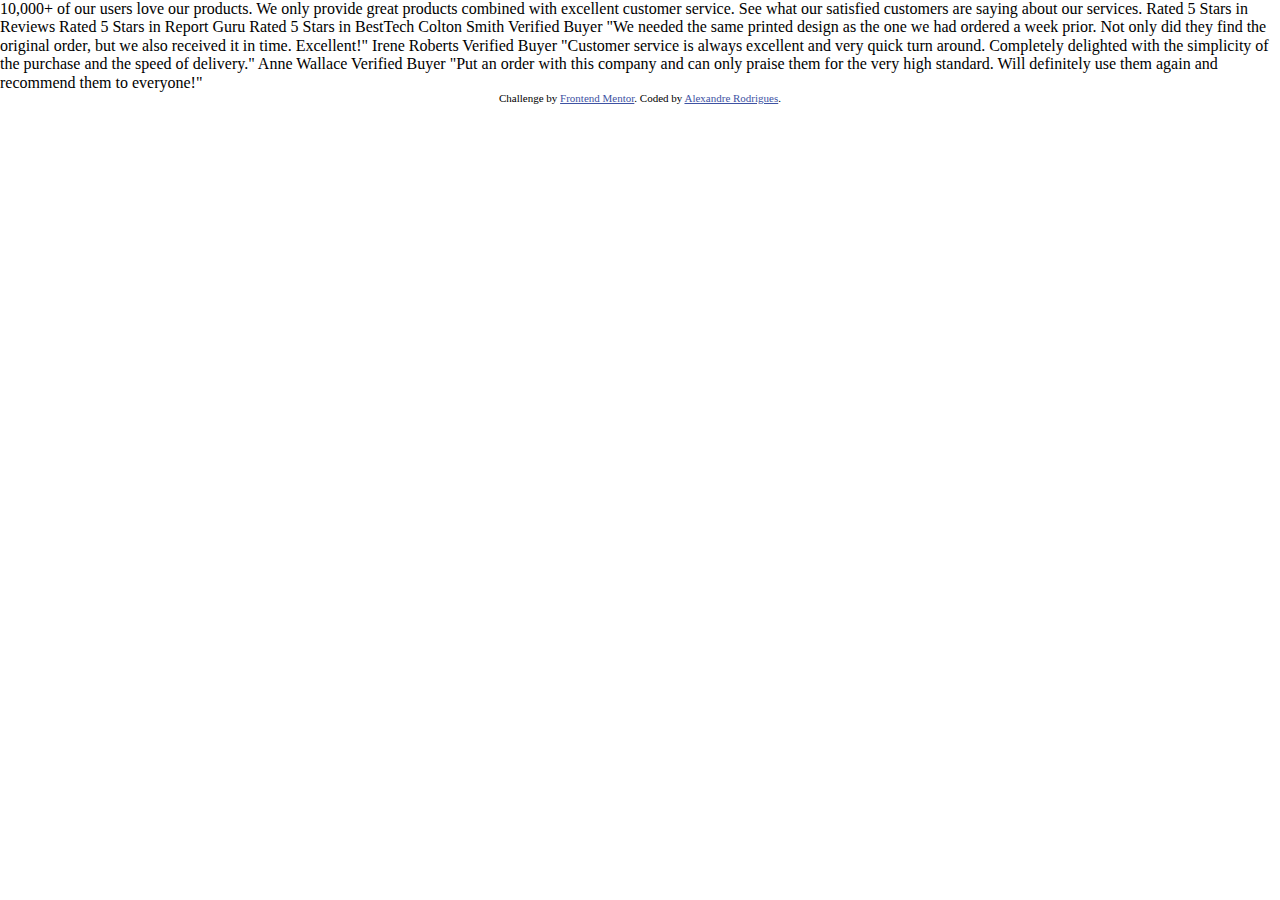
==== grupo1-projeto1/index.html @ bad446c5 "Initial commit" ====
<!DOCTYPE html>
<html lang="en">
  <head>
    <meta charset="UTF-8" />
    <meta name="viewport" content="width=device-width, initial-scale=1.0" />

    <link
      rel="icon"
      type="image/png"
      sizes="32x32"
      href="./images/favicon-32x32.png"
    />

    <link rel="stylesheet" href="normalize.css">            
    <link rel="stylesheet" href="styles.css">            

    <title>Frontend Mentor | Social proof section</title>

   
  </head>
  <body>
    10,000+ of our users love our products.

    We only provide great products combined with excellent customer service.
    See what our satisfied customers are saying about our services.
    
    Rated 5 Stars in Reviews
    Rated 5 Stars in Report Guru
    Rated 5 Stars in BestTech
    
    Colton Smith 
    Verified Buyer
    "We needed the same printed design as the one we had ordered a week prior.
    Not only did they find the original order, but we also received it in time.
    Excellent!"
    
    Irene Roberts 
    Verified Buyer
    "Customer service is always excellent and very quick turn around. Completely
    delighted with the simplicity of the purchase and the speed of delivery."
    
    Anne Wallace 
    Verified Buyer
    "Put an order with this company and can only praise them for the very high
    standard. Will definitely use them again and recommend them to everyone!"

    <div class="attribution">
      Challenge by
      <a href="https://www.frontendmentor.io/challenges/social-proof-section-6e0qTv_bA/hub/social-proof-section-d_MZOvCxb" target="_blank"
        >Frontend Mentor</a
      >. Coded by <a href="https://github.com/alehRodrigues" target="_blank">Alexandre Rodrigues</a>.
    </div>
  </body>
</html>
---- grupo1-projeto1/styles.css ----
@import url('https://fonts.googleapis.com/css2?family=Spartan:wght@400;500;700&display=swap');

*{
    padding:0;
    margin: 0;
    box-sizing: border-box;
}

.attribution {
    font-size: 11px;
    text-align: center;
  }
.attribution a {
    color: hsl(228, 45%, 44%);
  }
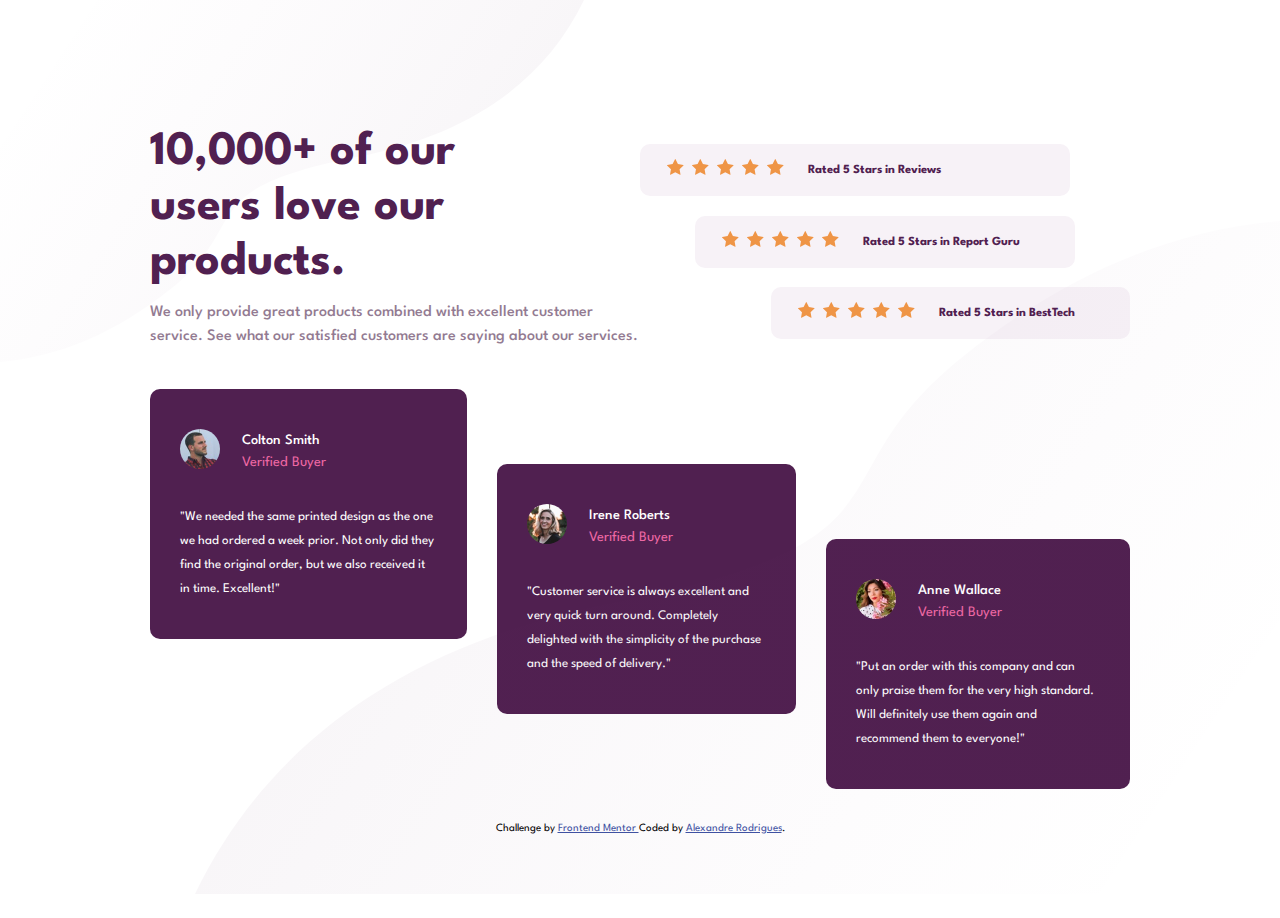
==== commit 9ff7feb1: "Terminado projeto" ====
--- a/grupo1-projeto1/index.html
+++ b/grupo1-projeto1/index.html
@@ -18,37 +18,119 @@
 
    
   </head>
+
   <body>
-    10,000+ of our users love our products.
 
-    We only provide great products combined with excellent customer service.
-    See what our satisfied customers are saying about our services.
+    <div class="pattern-top"><img src="images/bg-pattern-top-mobile.svg"></div>
+    <div class="pattern-top-desktop"><img src="images/bg-pattern-top-desktop.svg"></div>
+
+    <div class="desktop-page-reviews">
+      <div class="desktop-page">
+        <h1 class="page-header">10,000+ of our users love our products.</h1>
     
-    Rated 5 Stars in Reviews
-    Rated 5 Stars in Report Guru
-    Rated 5 Stars in BestTech
+        <p class="page-description">
+          We only provide great products combined with excellent customer service.
+          See what our satisfied customers are saying about our services.
+        </p>
+      </div>
+  
+      <div class="reviews-desktop">
+        <div class="review-container">
+          <div class="stars">
+            <img src="images/icon-star.svg" alt="star">
+            <img src="images/icon-star.svg" alt="star">
+            <img src="images/icon-star.svg" alt="star">
+            <img src="images/icon-star.svg" alt="star">
+            <img src="images/icon-star.svg" alt="star">
+          </div>
+          <div class="reviewer">
+            <span class="reviewer-text">Rated 5 Stars in Reviews</span>
+          </div>
+        </div>
     
-    Colton Smith 
-    Verified Buyer
-    "We needed the same printed design as the one we had ordered a week prior.
-    Not only did they find the original order, but we also received it in time.
-    Excellent!"
+        <div class="review-container" id="second-review">
+          <div class="stars">
+            <img src="images/icon-star.svg" alt="star">
+            <img src="images/icon-star.svg" alt="star">
+            <img src="images/icon-star.svg" alt="star">
+            <img src="images/icon-star.svg" alt="star">
+            <img src="images/icon-star.svg" alt="star">
+          </div>
+          <div class="reviewer">
+            <span class="reviewer-text">Rated 5 Stars in Report Guru</span>
+          </div>
+        </div>
     
-    Irene Roberts 
-    Verified Buyer
-    "Customer service is always excellent and very quick turn around. Completely
-    delighted with the simplicity of the purchase and the speed of delivery."
+        <div class="review-container" id="third-review">
+          <div class="stars">
+            <img src="images/icon-star.svg" alt="star">
+            <img src="images/icon-star.svg" alt="star">
+            <img src="images/icon-star.svg" alt="star">
+            <img src="images/icon-star.svg" alt="star">
+            <img src="images/icon-star.svg" alt="star">
+          </div>
+          <div class="reviewer">
+            <span class="reviewer-text">Rated 5 Stars in BestTech</span>
+          </div>
+        </div>
+      </div>
+    </div>
     
-    Anne Wallace 
-    Verified Buyer
-    "Put an order with this company and can only praise them for the very high
-    standard. Will definitely use them again and recommend them to everyone!"
+    <div class="desktop-testimonials">
+      <div class="testimonial-card">
+        <div class="author">
+          <div class="author-pic"><img src="images/image-colton.jpg" alt="colton"></div>
+          <div class="author-info">
+            <div class="author-name"> Colton Smith </div>
+            <div class="author-verify">Verified Buyer</div>
+          </div>
+        </div>
+        <div class="testimonial-text">
+          <span>"We needed the same printed design as the one we had ordered a week prior.
+            Not only did they find the original order, but we also received it in time.
+            Excellent!"</span>
+        </div>
+      </div>
+      <div class="testimonial-card" id="mid-card">
+        <div class="author">
+          <div class="author-pic"><img src="images/image-irene.jpg" alt="irene"></div>
+          <div class="author-info">
+            <div class="author-name"> Irene Roberts </div>
+            <div class="author-verify">Verified Buyer</div>
+          </div>
+        </div>
+        <div class="testimonial-text">
+          <span>"Customer service is always excellent and very quick turn around. Completely
+            delighted with the simplicity of the purchase and the speed of delivery."</span>
+        </div>
+      </div>
+      <div class="testimonial-card" id="last-card">
+        <div class="author">
+          <div class="author-pic"><img src="images/image-anne.jpg" alt="anne"></div>
+          <div class="author-info">
+            <div class="author-name"> Anne Wallace </div>
+            <div class="author-verify">Verified Buyer</div>
+          </div>
+        </div>
+        <div class="testimonial-text">
+          <span>"Put an order with this company and can only praise them for the very high
+            standard. Will definitely use them again and recommend them to everyone!"</span>
+        </div>
+      </div>
+    </div>
 
     <div class="attribution">
+
       Challenge by
       <a href="https://www.frontendmentor.io/challenges/social-proof-section-6e0qTv_bA/hub/social-proof-section-d_MZOvCxb" target="_blank"
-        >Frontend Mentor</a
-      >. Coded by <a href="https://github.com/alehRodrigues" target="_blank">Alexandre Rodrigues</a>.
+        >Frontend Mentor
+      </a>
+       Coded by 
+       <a href="https://github.com/alehRodrigues" target="_blank">Alexandre Rodrigues</a>.
     </div>
+
+    <div class="pattern-bottom"><img src="images/bg-pattern-bottom-mobile.svg" ></div>
+    <div class="pattern-bottom-desktop"><img src="images/bg-pattern-bottom-desktop.svg" ></div>
+
   </body>
 </html>
--- a/grupo1-projeto1/styles.css
+++ b/grupo1-projeto1/styles.css
@@ -1,16 +1,252 @@
-@import url('https://fonts.googleapis.com/css2?family=Spartan:wght@400;500;700&display=swap');
-
-*{
-    padding:0;
+@import url("https://fonts.googleapis.com/css2?family=Spartan:wght@400;500;700&display=swap");
+
+:root {
+  --very-dark-magenta: hsl(300, 43%, 22%);
+  --soft-pink: hsl(333, 80%, 67%);
+  --dark--grayish--magenta: hsl(303, 10%, 53%);
+  --light-grayish-magenta: hsl(300, 24%, 96%);
+
+  font-family: "Spartan", sans-serif;
+}
+
+* {
+  padding: 0;
+  margin: 0;
+  box-sizing: border-box;
+}
+
+body {
+  max-width: 374px;
+  margin: 0 auto;
+}
+
+.pattern-top {
+  position: absolute;
+  top: 0;
+  left: 0;
+}
+
+.pattern-top-desktop {
+  display: none;
+}
+
+.page-header {
+  text-align: center;
+  font-size: 2rem;
+  color: var(--very-dark-magenta);
+  margin: 80px 30px 0 30px;
+}
+
+.page-description {
+  text-align: center;
+  font-size: 0.9rem;
+  font-weight: 500;
+  color: var(--dark--grayish--magenta);
+  line-height: 1.5rem;
+  margin: 20px 22px 0 22px;
+}
+
+.review-container {
+  margin: 30px 22px 0 22px;
+  padding: 15px;
+  background-color: var(--light-grayish-magenta);
+  border-radius: 10px;
+  text-align: center;
+}
+
+.stars {
+  text-align: center;
+}
+
+.stars img {
+  margin: 0 2px;
+}
+
+.reviewer {
+  margin-top: 10px;
+}
+
+.reviewer-text {
+  color: var(--very-dark-magenta);
+  font-size: 0.8rem;
+  font-weight: bold;
+}
+
+.testimonial-card {
+  margin: 30px 22px;
+  background-color: var(--very-dark-magenta);
+  padding: 40px 30px;
+  border-radius: 10px;
+}
+
+.author {
+  display: flex;
+  margin-bottom: 30px;
+}
+
+.author-pic {
+  max-width: 50px;
+}
+
+.author-pic img {
+  border-radius: 50px;
+  width: 40px;
+}
+
+.author-info {
+  margin-left: 22px;
+}
+
+.author-name {
+  font-size: 0.9rem;
+  font-weight: 500;
+  color: white;
+  line-height: 1.5rem;
+}
+
+.author-verify {
+  font-size: 0.9rem;
+  color: var(--soft-pink);
+  font-weight: 400;
+  line-height: 1.2rem;
+}
+
+.testimonial-text {
+  font-size: 0.82rem;
+  color: white;
+  line-height: 1.5rem;
+  font-weight: 400;
+}
+
+.attribution {
+  font-size: 11px;
+  text-align: center;
+  margin: 30px 80px;
+  line-height: 1.2rem;
+}
+
+.attribution a {
+  color: hsl(228, 45%, 44%);
+}
+
+.pattern-bottom {
+  position: absolute;
+  bottom: 0;
+  left: 0;
+}
+
+.pattern-bottom-desktop {
+  display: none;
+}
+
+@media (min-width: 900px) {
+  .pattern-top-desktop {
+    display: block;
+    position: absolute;
+    top: 0;
+    left: 0;
+  }
+
+  .pattern-top {
+    display: none;
+  }
+
+  body {
+    max-width: 100%;
+    margin: 125px 150px 80px 150px;
+  }
+
+  .desktop-page-reviews {
+    display: flex;
+    justify-content: space-between;
+  }
+
+  .page-header {
+    font-size: 3rem;
+    color: var(--very-dark-magenta);
     margin: 0;
-    box-sizing: border-box;
-}
-
-.attribution {
-    font-size: 11px;
-    text-align: center;
-  }
-.attribution a {
-    color: hsl(228, 45%, 44%);
-  }
-
+    text-align: left;
+    max-width: 400px;
+  }
+
+  .page-description {
+    text-align: left;
+    font-size: 1rem;
+    font-weight: 500;
+    color: var(--dark--grayish--magenta);
+    line-height: 1.5rem;
+    margin: 10px 0;
+    max-width: 500px;
+  }
+
+  .reviews-desktop {
+    display: flex;
+    flex-direction: column;
+    justify-content: space-evenly;
+    width: 500px;
+  }
+
+  .review-container {
+    margin: 0;
+    padding: 15px 25px;
+    background-color: var(--light-grayish-magenta);
+    border-radius: 10px;
+    display: flex;
+    justify-content: flex-start;
+    align-items: center;
+    max-width:430px;
+  }
+
+  #second-review{
+      align-self: center;
+  }
+
+  #third-review{
+      align-self: flex-end;
+  }
+  
+  .reviewer {
+    margin-top: 0;
+    margin-left: 22px;
+    margin-right: 30px
+  }
+
+  .reviewer-text {
+    color: var(--very-dark-magenta);
+    font-size: 0.78rem;
+    font-weight: bold;
+  }
+
+  .desktop-testimonials{
+    display: inline-flex;
+    height: 400px;
+    justify-content:space-between;
+    margin-top:30px;
+    gap: 30px;
+  }
+
+  .testimonial-card{
+      height: 250px;
+      margin:0;
+  }
+
+  #mid-card{
+      align-self:center;
+  }
+
+  #last-card{
+      align-self: flex-end;
+  }
+
+
+  .pattern-bottom-desktop {
+      display: block;
+      position: absolute;
+      bottom: 0;
+      right: 0;
+  }
+
+  .pattern-bottom {
+    display: none;
+  }
+}
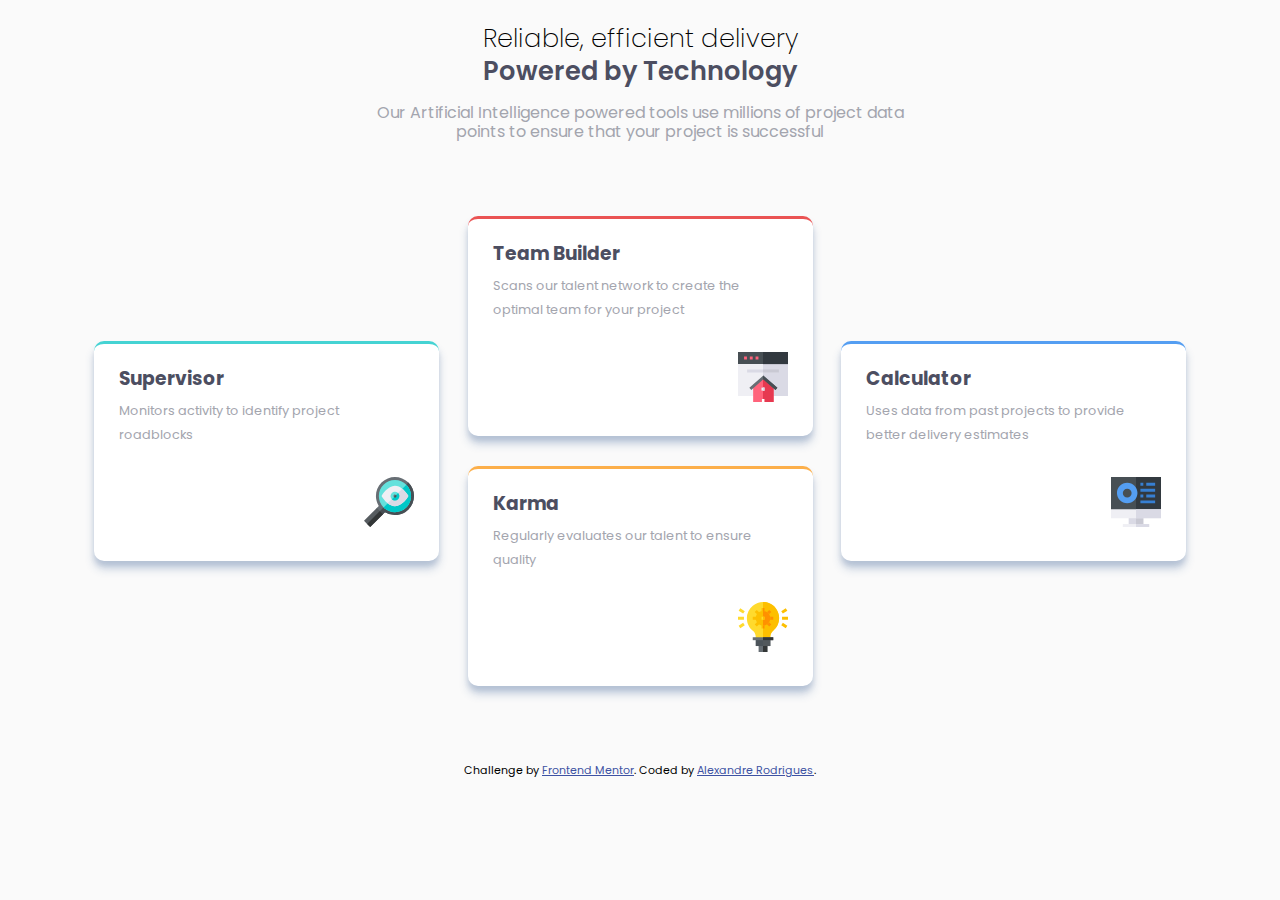
==== commit 0f35cd31: "Entrega projeto 1 grupo 2" ====
--- a/grupo1-projeto1/index.html
+++ b/grupo1-projeto1/index.html
@@ -3,6 +3,8 @@
   <head>
     <meta charset="UTF-8" />
     <meta name="viewport" content="width=device-width, initial-scale=1.0" />
+    <link rel="stylesheet" href="normalize.css" />
+    <link rel="stylesheet" href="styles.css" />
 
     <link
       rel="icon"
@@ -11,126 +13,94 @@
       href="./images/favicon-32x32.png"
     />
 
-    <link rel="stylesheet" href="normalize.css">            
-    <link rel="stylesheet" href="styles.css">            
+    <title>Frontend Mentor | Four card feature section</title>
+  </head>
+  <body>
+    <div class="container">
+      <div class="title">
+        <h2>Reliable, efficient delivery</h2>
+        <h1>Powered by Technology</h1>
+      </div>
 
-    <title>Frontend Mentor | Social proof section</title>
+      <div class="description">
+        <span>
+          Our Artificial Intelligence powered tools use millions of project data
+          points to ensure that your project is successful
+        </span>
+      </div>
 
-   
-  </head>
+      <div class="cards-collection">
 
-  <body>
-
-    <div class="pattern-top"><img src="images/bg-pattern-top-mobile.svg"></div>
-    <div class="pattern-top-desktop"><img src="images/bg-pattern-top-desktop.svg"></div>
-
-    <div class="desktop-page-reviews">
-      <div class="desktop-page">
-        <h1 class="page-header">10,000+ of our users love our products.</h1>
-    
-        <p class="page-description">
-          We only provide great products combined with excellent customer service.
-          See what our satisfied customers are saying about our services.
-        </p>
-      </div>
-  
-      <div class="reviews-desktop">
-        <div class="review-container">
-          <div class="stars">
-            <img src="images/icon-star.svg" alt="star">
-            <img src="images/icon-star.svg" alt="star">
-            <img src="images/icon-star.svg" alt="star">
-            <img src="images/icon-star.svg" alt="star">
-            <img src="images/icon-star.svg" alt="star">
+        <div class="card" id="greenCard">
+          <div class="card-title">
+            <h3>Supervisor</h3>
           </div>
-          <div class="reviewer">
-            <span class="reviewer-text">Rated 5 Stars in Reviews</span>
+          <div class="card-content">
+            <span>Monitors activity to identify project roadblocks</span>
+          </div>
+          <div class="card-icon">
+            <img src="images/icon-supervisor.svg" alt="supervisor" />
           </div>
         </div>
-    
-        <div class="review-container" id="second-review">
-          <div class="stars">
-            <img src="images/icon-star.svg" alt="star">
-            <img src="images/icon-star.svg" alt="star">
-            <img src="images/icon-star.svg" alt="star">
-            <img src="images/icon-star.svg" alt="star">
-            <img src="images/icon-star.svg" alt="star">
+
+        <div class="center-cards">
+          <div class="card" id="redCard">
+            <div class="card-title">
+              <h3>Team Builder</h3>
+            </div>
+            <div class="card-content">
+              <span
+                >Scans our talent network to create the optimal team for your
+                project</span
+              >
+            </div>
+            <div class="card-icon">
+              <img src="images/icon-team-builder.svg" alt="supervisor" />
+            </div>
           </div>
-          <div class="reviewer">
-            <span class="reviewer-text">Rated 5 Stars in Report Guru</span>
+  
+          <div class="card" id="yellowCard">
+            <div class="card-title">
+              <h3>Karma</h3>
+            </div>
+            <div class="card-content">
+              <span>Regularly evaluates our talent to ensure quality</span>
+            </div>
+            <div class="card-icon">
+              <img src="images/icon-karma.svg" alt="supervisor" />
+            </div>
           </div>
         </div>
-    
-        <div class="review-container" id="third-review">
-          <div class="stars">
-            <img src="images/icon-star.svg" alt="star">
-            <img src="images/icon-star.svg" alt="star">
-            <img src="images/icon-star.svg" alt="star">
-            <img src="images/icon-star.svg" alt="star">
-            <img src="images/icon-star.svg" alt="star">
+
+        <div class="card" id="blueCard">
+          <div class="card-title">
+            <h3>Calculator</h3>
           </div>
-          <div class="reviewer">
-            <span class="reviewer-text">Rated 5 Stars in BestTech</span>
+          <div class="card-content">
+            <span
+              >Uses data from past projects to provide better delivery
+              estimates</span
+            >
+          </div>
+          <div class="card-icon">
+            <img src="images/icon-calculator.svg" alt="supervisor" />
           </div>
         </div>
       </div>
+
+      <footer>
+        <p class="attribution">
+          Challenge by
+          <a
+            href="https://www.frontendmentor.io/challenges/four-card-feature-section-weK1eFYK"
+            target="_blank"
+            >Frontend Mentor</a
+          >. Coded by
+          <a href="https://github.com/alehRodrigues/frontendmentor-praticas"
+            >Alexandre Rodrigues</a
+          >.
+        </p>
+      </footer>
     </div>
-    
-    <div class="desktop-testimonials">
-      <div class="testimonial-card">
-        <div class="author">
-          <div class="author-pic"><img src="images/image-colton.jpg" alt="colton"></div>
-          <div class="author-info">
-            <div class="author-name"> Colton Smith </div>
-            <div class="author-verify">Verified Buyer</div>
-          </div>
-        </div>
-        <div class="testimonial-text">
-          <span>"We needed the same printed design as the one we had ordered a week prior.
-            Not only did they find the original order, but we also received it in time.
-            Excellent!"</span>
-        </div>
-      </div>
-      <div class="testimonial-card" id="mid-card">
-        <div class="author">
-          <div class="author-pic"><img src="images/image-irene.jpg" alt="irene"></div>
-          <div class="author-info">
-            <div class="author-name"> Irene Roberts </div>
-            <div class="author-verify">Verified Buyer</div>
-          </div>
-        </div>
-        <div class="testimonial-text">
-          <span>"Customer service is always excellent and very quick turn around. Completely
-            delighted with the simplicity of the purchase and the speed of delivery."</span>
-        </div>
-      </div>
-      <div class="testimonial-card" id="last-card">
-        <div class="author">
-          <div class="author-pic"><img src="images/image-anne.jpg" alt="anne"></div>
-          <div class="author-info">
-            <div class="author-name"> Anne Wallace </div>
-            <div class="author-verify">Verified Buyer</div>
-          </div>
-        </div>
-        <div class="testimonial-text">
-          <span>"Put an order with this company and can only praise them for the very high
-            standard. Will definitely use them again and recommend them to everyone!"</span>
-        </div>
-      </div>
-    </div>
-
-    <div class="attribution">
-
-      Challenge by
-      <a href="https://www.frontendmentor.io/challenges/social-proof-section-6e0qTv_bA/hub/social-proof-section-d_MZOvCxb" target="_blank"
-        >Frontend Mentor
-      </a>
-       Coded by 
-       <a href="https://github.com/alehRodrigues" target="_blank">Alexandre Rodrigues</a>.
-    </div>
-
-    <div class="pattern-bottom"><img src="images/bg-pattern-bottom-mobile.svg" ></div>
-    <div class="pattern-bottom-desktop"><img src="images/bg-pattern-bottom-desktop.svg" ></div>
-
   </body>
 </html>
--- a/grupo1-projeto1/styles.css
+++ b/grupo1-projeto1/styles.css
@@ -1,12 +1,16 @@
-@import url("https://fonts.googleapis.com/css2?family=Spartan:wght@400;500;700&display=swap");
+@import url("https://fonts.googleapis.com/css2?family=Poppins:wght@200;400;600&display=swap");
 
 :root {
-  --very-dark-magenta: hsl(300, 43%, 22%);
-  --soft-pink: hsl(333, 80%, 67%);
-  --dark--grayish--magenta: hsl(303, 10%, 53%);
-  --light-grayish-magenta: hsl(300, 24%, 96%);
+  --red: hsl(0, 78%, 62%);
+  --cyan: hsl(180, 62%, 55%);
+  --orange: hsl(34, 97%, 64%);
+  --blue: hsl(212, 86%, 64%);
 
-  font-family: "Spartan", sans-serif;
+  --very-dark-blue: hsl(234, 12%, 34%);
+  --grayish-blue: hsl(229, 6%, 66%);
+  --very-light-gray: hsl(0, 0%, 98%);
+
+  font-family: "Poppins", sans-serif;
 }
 
 * {
@@ -15,238 +19,121 @@
   box-sizing: border-box;
 }
 
-body {
-  max-width: 374px;
-  margin: 0 auto;
+body{
+  background-color:var(--very-light-gray);
 }
 
-.pattern-top {
-  position: absolute;
-  top: 0;
-  left: 0;
+.container{
+  max-width:374px;
+  margin: 90px 30px 50px 30px;
 }
 
-.pattern-top-desktop {
-  display: none;
+.title{
+  margin: 30px auto 25px;
+  text-align:center;
 }
 
-.page-header {
-  text-align: center;
-  font-size: 2rem;
-  color: var(--very-dark-magenta);
-  margin: 80px 30px 0 30px;
+.title h1{
+  font-size:1.6rem;
+  font-weight: 600;
+  color: var(--very-dark-blue);
+  line-height: 1rem;
 }
 
-.page-description {
-  text-align: center;
-  font-size: 0.9rem;
-  font-weight: 500;
-  color: var(--dark--grayish--magenta);
-  line-height: 1.5rem;
-  margin: 20px 22px 0 22px;
+.title h2{
+  font-size:1.6rem;
+  font-weight:200;
+  line-height: 1rem;
 }
 
-.review-container {
-  margin: 30px 22px 0 22px;
-  padding: 15px;
-  background-color: var(--light-grayish-magenta);
-  border-radius: 10px;
-  text-align: center;
+.description{
+  text-align:center;
 }
 
-.stars {
-  text-align: center;
+.description span{
+  color: var(--grayish-blue);
 }
 
-.stars img {
-  margin: 0 2px;
+.cards-collection{
+  margin: 60px auto;
+  display: flex;
+  flex-wrap: wrap;
 }
 
-.reviewer {
-  margin-top: 10px;
+.card{
+  background-color: white;
+  box-shadow: 0 8px 10px rgba(38, 80, 143, 0.233),0 5px 5px rgba(48, 82, 134, 0.137);
+  padding: 15px 25px 15px 25px;
+  margin: 15px auto;
+  border-radius: 10px;
+  height:220px;
+  max-width: 345px;
 }
 
-.reviewer-text {
-  color: var(--very-dark-magenta);
-  font-size: 0.8rem;
-  font-weight: bold;
+#greenCard{
+  border-top: 3px solid;
+  border-color: var(--cyan);
+  align-self: center;
 }
 
-.testimonial-card {
-  margin: 30px 22px;
-  background-color: var(--very-dark-magenta);
-  padding: 40px 30px;
-  border-radius: 10px;
+#redCard{
+  border-top: 3px solid;
+  border-color: var(--red);
 }
 
-.author {
-  display: flex;
-  margin-bottom: 30px;
+#yellowCard{
+  margin-top:30px;
+  border-top: 3px solid;
+  border-color: var(--orange);
 }
 
-.author-pic {
-  max-width: 50px;
+#blueCard{
+  border-top: 3px solid;
+  border-color: var(--blue);
+  align-self: center;
 }
 
-.author-pic img {
-  border-radius: 50px;
-  width: 40px;
+.card-title{
+  line-height:2.5rem;
+  color: var(--very-dark-blue);
 }
 
-.author-info {
-  margin-left: 22px;
+.card-content{
+  font-size:0.8rem;
+  font-weight:400;
+  line-height: 1.5rem;
+  color: var(--grayish-blue);
 }
 
-.author-name {
-  font-size: 0.9rem;
-  font-weight: 500;
-  color: white;
-  line-height: 1.5rem;
+.card-icon{
+  float:right;
+  margin: 30px 0 10px 0;
+  
 }
 
-.author-verify {
-  font-size: 0.9rem;
-  color: var(--soft-pink);
-  font-weight: 400;
-  line-height: 1.2rem;
-}
-
-.testimonial-text {
-  font-size: 0.82rem;
-  color: white;
-  line-height: 1.5rem;
-  font-weight: 400;
+.card-icon img{
+  width:50px;
 }
 
 .attribution {
+  margin: 0 auto;
   font-size: 11px;
   text-align: center;
-  margin: 30px 80px;
-  line-height: 1.2rem;
+  margin: 0 60px;
+  line-height:1.2rem;
 }
-
 .attribution a {
   color: hsl(228, 45%, 44%);
 }
 
-.pattern-bottom {
-  position: absolute;
-  bottom: 0;
-  left: 0;
-}
-
-.pattern-bottom-desktop {
-  display: none;
-}
-
 @media (min-width: 900px) {
-  .pattern-top-desktop {
-    display: block;
-    position: absolute;
-    top: 0;
-    left: 0;
+  .container{
+    margin: 0 auto;
+    max-width: 1150px;
   }
 
-  .pattern-top {
-    display: none;
-  }
-
-  body {
-    max-width: 100%;
-    margin: 125px 150px 80px 150px;
-  }
-
-  .desktop-page-reviews {
-    display: flex;
-    justify-content: space-between;
-  }
-
-  .page-header {
-    font-size: 3rem;
-    color: var(--very-dark-magenta);
-    margin: 0;
-    text-align: left;
-    max-width: 400px;
-  }
-
-  .page-description {
-    text-align: left;
-    font-size: 1rem;
-    font-weight: 500;
-    color: var(--dark--grayish--magenta);
-    line-height: 1.5rem;
-    margin: 10px 0;
-    max-width: 500px;
-  }
-
-  .reviews-desktop {
-    display: flex;
-    flex-direction: column;
-    justify-content: space-evenly;
-    width: 500px;
-  }
-
-  .review-container {
-    margin: 0;
-    padding: 15px 25px;
-    background-color: var(--light-grayish-magenta);
-    border-radius: 10px;
-    display: flex;
-    justify-content: flex-start;
-    align-items: center;
-    max-width:430px;
-  }
-
-  #second-review{
-      align-self: center;
-  }
-
-  #third-review{
-      align-self: flex-end;
-  }
-  
-  .reviewer {
-    margin-top: 0;
-    margin-left: 22px;
-    margin-right: 30px
-  }
-
-  .reviewer-text {
-    color: var(--very-dark-magenta);
-    font-size: 0.78rem;
-    font-weight: bold;
-  }
-
-  .desktop-testimonials{
-    display: inline-flex;
-    height: 400px;
-    justify-content:space-between;
-    margin-top:30px;
-    gap: 30px;
-  }
-
-  .testimonial-card{
-      height: 250px;
-      margin:0;
-  }
-
-  #mid-card{
-      align-self:center;
-  }
-
-  #last-card{
-      align-self: flex-end;
-  }
-
-
-  .pattern-bottom-desktop {
-      display: block;
-      position: absolute;
-      bottom: 0;
-      right: 0;
-  }
-
-  .pattern-bottom {
-    display: none;
+  .description {
+    margin: 0 auto;
+    max-width:550px;
   }
 }
